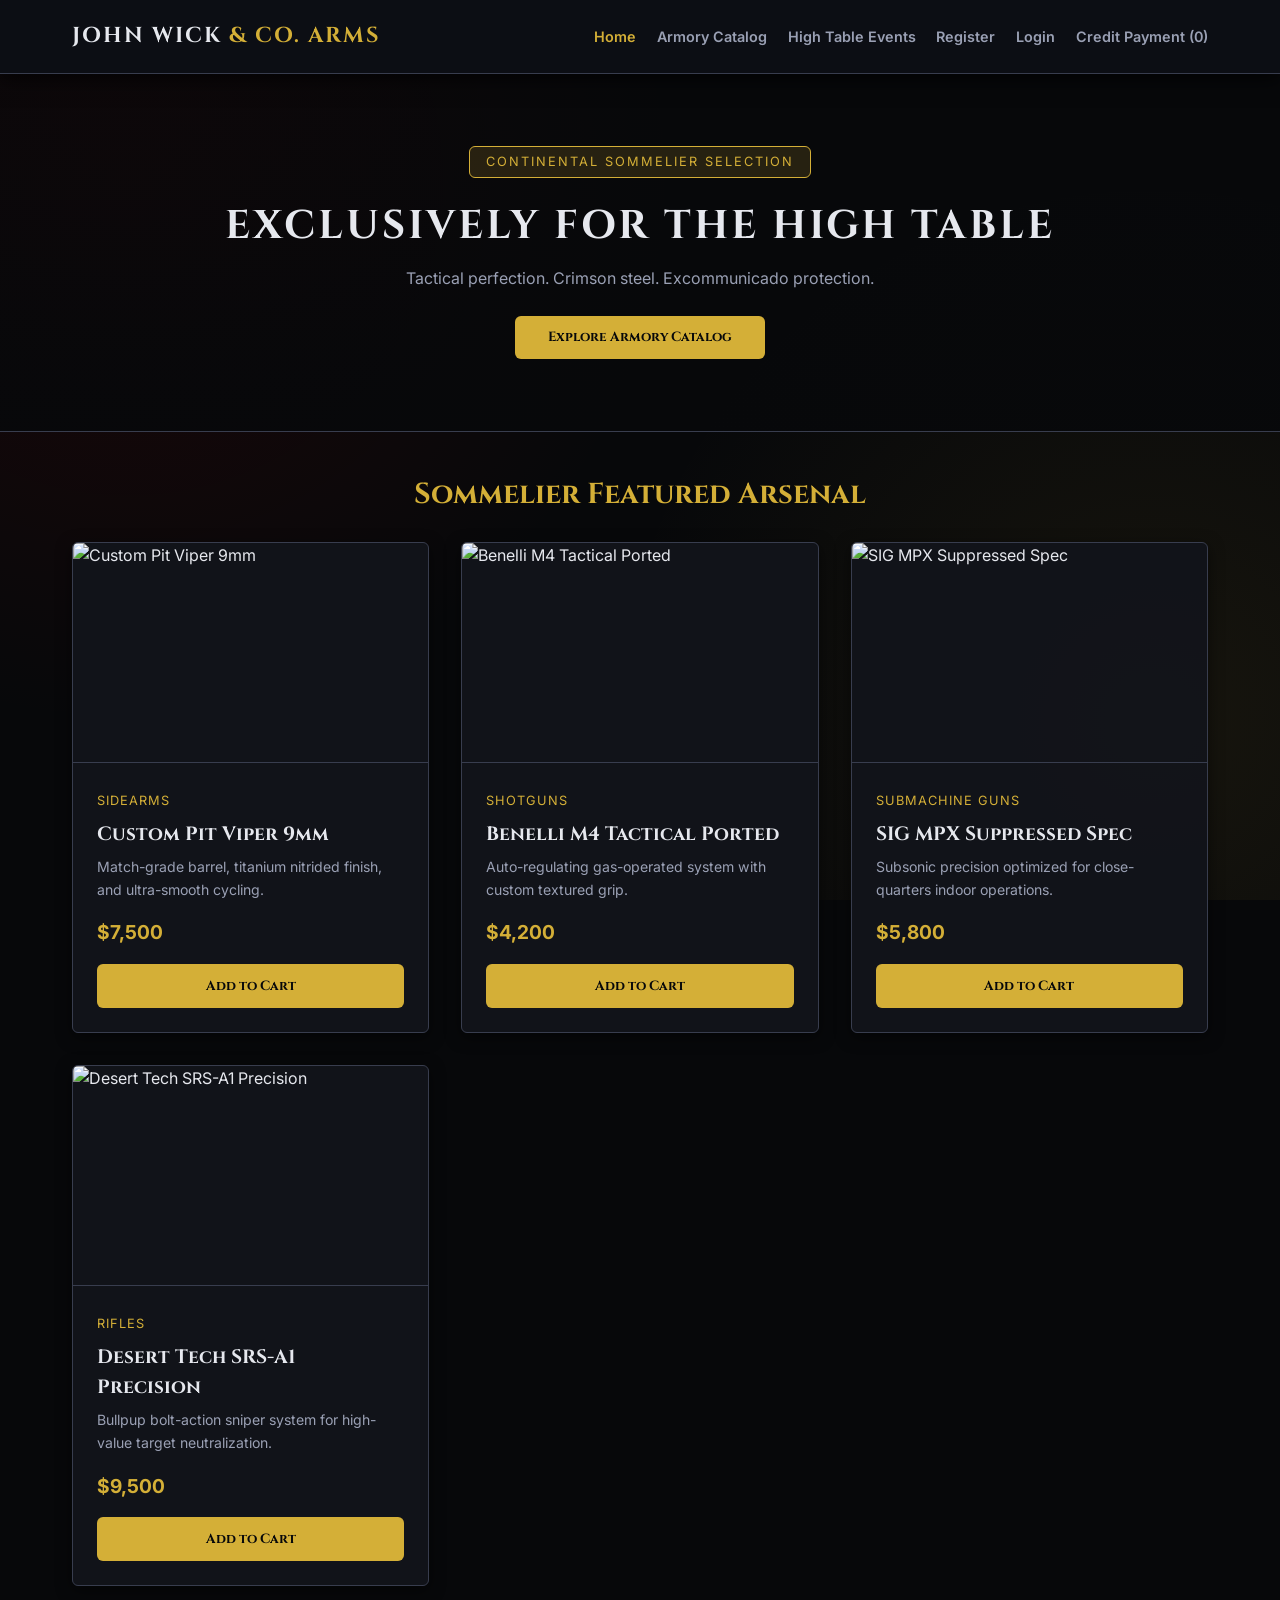
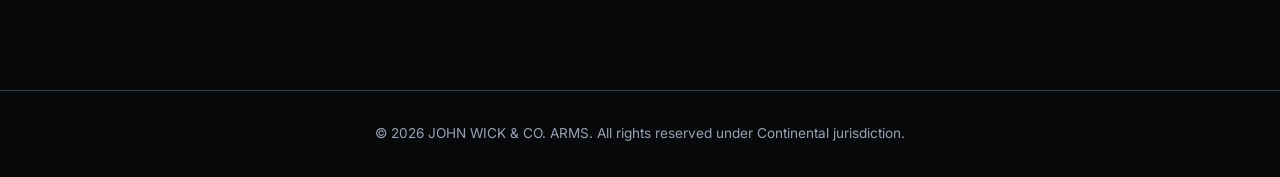
==== index.html @ d297aeec "Implement John Wick Arms weapon ordering and management system" ====
<!DOCTYPE html>
<html lang="en">
<head>
  <meta charset="UTF-8">
  <meta name="viewport" content="width=device-width, initial-scale=1.0">
  <title>JOHN WICK & CO. ARMS | High Table Armory</title>
  
  <!-- Fonts -->
  <link rel="preconnect" href="https://fonts.googleapis.com">
  <link rel="preconnect" href="https://fonts.gstatic.com" crossorigin>
  <link href="https://fonts.googleapis.com/css2?family=Cinzel:wght@500;700;900&family=Inter:wght@300;400;600&display=swap" rel="stylesheet">
  
  <!-- Custom Stylesheet -->
  <link rel="stylesheet" href="css/styles.css">
</head>
<body>

  <!-- Navigation Bar -->
  <header class="navbar">
    <div class="nav-container">
      <div class="brand-logo" onclick="navigateTo('home')">JOHN WICK <span>& CO. ARMS</span></div>
      <nav class="nav-links">
        <a class="nav-item active" data-page="home" onclick="navigateTo('home')">Home</a>
        <a class="nav-item" data-page="catalog" onclick="navigateTo('catalog')">Armory Catalog</a>
        <a class="nav-item" data-page="events" onclick="navigateTo('events')">High Table Events</a>
        <a class="nav-item" data-page="register" id="nav-register" onclick="navigateTo('register')">Register</a>
        <a class="nav-item" data-page="login" id="nav-login" onclick="navigateTo('login')">Login</a>
        <a class="nav-item" data-page="profile" id="nav-profile" onclick="navigateTo('profile')" style="display:none;">Profile</a>
        <a class="nav-item" data-page="payment" onclick="navigateTo('payment')">Credit Payment (<span id="cart-count">0</span>)</a>
      </nav>
    </div>
  </header>

  <main id="app-root">

    <!-- 1. HOME PAGE VIEW -->
    <section id="page-home" class="page-section active">
      <div class="hero-banner home-hero">
        <span class="badge">Continental Sommelier Selection</span>
        <h1 class="hero-title">EXCLUSIVELY FOR THE HIGH TABLE</h1>
        <p class="hero-subtitle">Tactical perfection. Crimson steel. Excommunicado protection.</p>
        <button class="btn-primary" style="max-width: 250px; margin-top: 1.5rem;" onclick="navigateTo('catalog')">Explore Armory Catalog</button>
      </div>

      <div class="catalog-container">
        <h2 class="section-title" style="margin-bottom: 1.5rem;">Sommelier Featured Arsenal</h2>
        <div class="product-grid" id="home-featured-grid"></div>
      </div>
    </section>

    <!-- 2. ARMORY CATALOG PAGE VIEW -->
    <section id="page-catalog" class="page-section">
      <div class="hero-banner catalog-hero">
        <span class="badge">Tactical Inventory</span>
        <h1 class="hero-title">ARMORY CATALOG</h1>
        <p class="hero-subtitle">Match-grade sidearms, tactical shotguns & sniper platforms.</p>
      </div>

      <div class="catalog-container">
        <div class="filter-bar">
          <button class="filter-btn active" onclick="filterCatalog('all')">All Items</button>
          <button class="filter-btn" onclick="filterCatalog('Sidearms')">Sidearms</button>
          <button class="filter-btn" onclick="filterCatalog('Shotguns')">Shotguns</button>
          <button class="filter-btn" onclick="filterCatalog('Submachine Guns')">Submachine Guns</button>
          <button class="filter-btn" onclick="filterCatalog('Rifles')">Rifles</button>
        </div>

        <div class="product-grid" id="full-catalog-grid"></div>
      </div>
    </section>

    <!-- 3. HIGH TABLE EVENTS PAGE VIEW (6 EVENTS) -->
    <section id="page-events" class="page-section">
      <div class="hero-banner events-hero">
        <span class="badge">Exclusive Allocations</span>
        <h1 class="hero-title">HIGH TABLE EVENTS</h1>
        <p class="hero-subtitle">Reserve exclusive Continental briefings, weapon unveilings, and training.</p>
      </div>

      <div class="catalog-container">
        <div class="product-grid" id="events-grid"></div>
      </div>
    </section>

    <!-- 4. REGISTER PAGE VIEW -->
    <section id="page-register" class="page-section">
      <div class="hero-banner register-hero">
        <span class="badge">Continental Credentialing</span>
        <h1 class="hero-title">OPERATIVE REGISTRATION</h1>
      </div>

      <div class="form-container">
        <h2 class="section-title">New Credentials</h2>
        <p class="section-subtitle">Create your High Table clearance profile.</p>
        
        <form id="register-form" onsubmit="handleRegister(event)" novalidate>
          <div class="form-group">
            <label for="reg-name">Full Operative Name *</label>
            <input type="text" id="reg-name" placeholder="John Wick">
            <span class="error-msg" id="err-reg-name"></span>
          </div>

          <div class="form-group">
            <label for="reg-email">Secure Email Address *</label>
            <input type="email" id="reg-email" placeholder="wick@continental.com">
            <span class="error-msg" id="err-reg-email"></span>
          </div>

          <div class="form-group">
            <label for="reg-password">Security Password *</label>
            <input type="password" id="reg-password" placeholder="At least 6 characters">
            <span class="error-msg" id="err-reg-password"></span>
          </div>

          <button type="submit" class="btn-primary">Register Account</button>
        </form>
      </div>
    </section>

    <!-- 5. LOGIN PAGE VIEW -->
    <section id="page-login" class="page-section">
      <div class="hero-banner login-hero">
        <span class="badge">Clearance Check</span>
        <h1 class="hero-title">OPERATIVE AUTHENTICATION</h1>
      </div>

      <div class="form-container">
        <h2 class="section-title">Operative Login</h2>
        <p class="section-subtitle">Authenticate your Continental session.</p>

        <form id="login-form" onsubmit="handleLogin(event)" novalidate>
          <div class="form-group">
            <label for="login-email">Email Address *</label>
            <input type="email" id="login-email" placeholder="wick@continental.com">
            <span class="error-msg" id="err-login-email"></span>
          </div>

          <div class="form-group">
            <label for="login-password">Password *</label>
            <input type="password" id="login-password" placeholder="••••••••">
            <span class="error-msg" id="err-login-password"></span>
          </div>

          <button type="submit" class="btn-primary">Authenticate Operative</button>
        </form>
      </div>
    </section>

    <!-- 6. USER PROFILE PAGE VIEW -->
    <section id="page-profile" class="page-section">
      <div class="hero-banner profile-hero">
        <span class="badge">Status: Active</span>
        <h1 class="hero-title">OPERATIVE DOSSIER</h1>
      </div>

      <div class="form-container" style="max-width:650px;">
        <h2 class="section-title">Continental Profile</h2>
        <p class="section-subtitle">Authenticated Clearance Level & Reserved Events</p>

        <div class="profile-card">
          <div class="profile-row">
            <span class="profile-label">Operative Clearance:</span>
            <span class="profile-val" style="color: var(--success-green);">High Table Approved</span>
          </div>
          <div class="profile-row">
            <span class="profile-label">Operative Name:</span>
            <span class="profile-val" id="profile-display-name">--</span>
          </div>
          <div class="profile-row">
            <span class="profile-label">Email Address:</span>
            <span class="profile-val" id="profile-display-email">--</span>
          </div>
          <div class="profile-row">
            <span class="profile-label">Registered Events:</span>
            <span class="profile-val" id="profile-display-events">None</span>
          </div>
          <div class="profile-row">
            <span class="profile-label">Ledger Balance:</span>
            <span class="profile-val">🪙 250 Gold Coins</span>
          </div>
        </div>

        <button class="btn-secondary" onclick="handleLogout()">Logout Operative Session</button>
      </div>
    </section>

    <!-- 7. CREDIT CARD PAYMENT & CART PAGE VIEW -->
    <section id="page-payment" class="page-section">
      <div class="hero-banner payment-hero">
        <span class="badge">Encrypted Checkout</span>
        <h1 class="hero-title">REQUISITION & PAYMENT</h1>
      </div>

      <div class="payment-layout-container">
        <!-- Requisition Cart Summary -->
        <div class="cart-container">
          <h2 class="section-title" style="text-align: left;">Requisition Cart</h2>
          <div id="cart-items-list" class="cart-items-list"></div>
          <div class="cart-summary">
            <span>Total Ledger Amount:</span>
            <span id="cart-total-price" class="cart-total-price">$0</span>
          </div>
        </div>

        <!-- Payment Form -->
        <div class="form-container" style="margin: 0; max-width: 100%;">
          <h2 class="section-title">Credit Card Payment</h2>
          <p class="section-subtitle">Encrypted transaction for High Table requisitions.</p>

          <form id="payment-form" onsubmit="handlePayment(event)" novalidate>
            <div class="form-group">
              <label for="card-name">Cardholder Full Name *</label>
              <input type="text" id="card-name" placeholder="John Wick">
              <span class="error-msg" id="err-card-name"></span>
            </div>

            <div class="form-group">
              <label for="card-number">Credit Card Number *</label>
              <input type="text" id="card-number" placeholder="4532 1122 3344 5566" maxlength="19">
              <span class="error-msg" id="err-card-number"></span>
            </div>

            <div class="row-2">
              <div class="form-group">
                <label for="card-exp">Expiry (MM/YY) *</label>
                <input type="text" id="card-exp" placeholder="12/28" maxlength="5">
                <span class="error-msg" id="err-card-exp"></span>
              </div>
              <div class="form-group">
                <label for="card-cvv">CVV *</label>
                <input type="password" id="card-cvv" placeholder="880" maxlength="4">
                <span class="error-msg" id="err-card-cvv"></span>
              </div>
            </div>

            <button type="submit" class="btn-primary">Process Credit Card Requisition</button>
          </form>
        </div>
      </div>
    </section>

    <!-- SUCCESS CONFIRMATION SECTION -->
    <section id="page-success" class="page-section">
      <div class="status-card">
        <h2 style="color: var(--accent-gold); font-size: 2rem;">Requisition Approved</h2>
        <p style="margin: 1rem 0; color: var(--text-muted);">Payment authorized. Your tactical hardware allocation has been dished out by the Sommelier.</p>
        <button class="btn-secondary" onclick="navigateTo('home')">Return to Home</button>
      </div>
    </section>

  </main>

  <footer class="footer">
    <p>&copy; 2026 JOHN WICK & CO. ARMS. All rights reserved under Continental jurisdiction.</p>
  </footer>

  <!-- Scripts -->
  <script src="js/catalog-data.js"></script>
  <script src="js/validation.js"></script>
  <script src="js/app.js"></script>
</body>
</html>
---- css/styles.css ----
:root {
  --bg-dark: #07080a;
  --bg-card: rgba(18, 20, 27, 0.92);
  --gunmetal-light: #252834;
  --gunmetal-border: #383d4e;
  --accent-gold: #d4af37;
  --accent-gold-hover: #f3e5ab;
  --blood-red: #8b0000;
  --blood-red-hover: #b22222;
  --text-main: #e6e8ee;
  --text-muted: #9aa0b4;
  --error-red: #ff4d4d;
  --success-green: #2ecc71;
  --radius: 6px;
}

* { 
  box-sizing: border-box; 
  margin: 0; 
  padding: 0; 
}

body {
  font-family: 'Inter', sans-serif;
  background-color: var(--bg-dark);
  color: var(--text-main);
  line-height: 1.6;
  background-image: 
    radial-gradient(circle at 10% 20%, rgba(139, 0, 0, 0.15) 0%, transparent 40%),
    radial-gradient(circle at 90% 80%, rgba(212, 175, 55, 0.08) 0%, transparent 40%);
  background-attachment: fixed;
}

h1, h2, h3, .brand-logo { 
  font-family: 'Cinzel', serif; 
}

/* Navigation Bar */
.navbar {
  background-color: #0c0e14;
  border-bottom: 1px solid var(--gunmetal-border);
  position: sticky;
  top: 0;
  z-index: 100;
  box-shadow: 0 4px 20px rgba(0,0,0,0.8);
}

.nav-container {
  max-width: 1200px;
  margin: 0 auto;
  padding: 1.2rem 2rem;
  display: flex;
  justify-content: space-between;
  align-items: center;
}

.brand-logo {
  font-size: 1.35rem;
  font-weight: 700;
  color: var(--text-main);
  letter-spacing: 2px;
  cursor: pointer;
}

.brand-logo span { 
  color: var(--accent-gold); 
}

.nav-links { 
  display: flex; 
  gap: 1.3rem; 
}

.nav-item {
  color: var(--text-muted);
  text-decoration: none;
  font-weight: 600;
  font-size: 0.9rem;
  transition: color 0.3s;
  cursor: pointer;
}

.nav-item:hover, .nav-item.active { 
  color: var(--accent-gold); 
}

/* Page Views */
.page-section { 
  display: none; 
  padding-bottom: 4rem; 
}

.page-section.active { 
  display: block; 
}

/* Unique Page 3D/Blood/Gold Hero Themes */
.hero-banner {
  border-bottom: 1px solid var(--gunmetal-border);
  padding: 4.5rem 2rem;
  text-align: center;
  background-size: cover;
  background-position: center;
  position: relative;
}

.hero-banner::before {
  content: '';
  position: absolute;
  top: 0; left: 0; right: 0; bottom: 0;
  background: linear-gradient(180deg, rgba(7,8,10,0.65) 0%, rgba(7,8,10,0.95) 100%);
}

.hero-banner > * {
  position: relative;
  z-index: 2;
}

/* Page Specific Hero Backgrounds */
.home-hero {
  background-image: url('https://images.stockcake.com/public/2/e/4/2e4919a9-1519-444b-84e7-4d67c789f123/neo-noir-assault-rifle-stockcake.jpg');
}

.catalog-hero {
  background-image: url('https://img.magnific.com/premium-psd/shotgun-profile-view-overlay-black-background_886588-2563.jpg?semt=ais_hybrid&w=740&q=80');
}

.events-hero {
  background-image: url('https://png.pngtree.com/png-clipart/20250427/original/pngtree-golden-rifle-bullets-in-3d-with-tactical-aesthetic-png-image_20853094.png');
}

.register-hero, .login-hero {
  background-image: url('https://images.stockcake.com/public/1/6/8/1680fe30-65bf-4e5a-927e-a0bff144e54f/golden-coins-stacked-stockcake.jpg');
}

.profile-hero {
  background-image: url('https://images.stockcake.com/public/2/e/4/2e4919a9-1519-444b-84e7-4d67c789f123/neo-noir-assault-rifle-stockcake.jpg');
}

.payment-hero {
  background-image: url('https://png.pngtree.com/png-clipart/20250427/original/pngtree-golden-rifle-bullets-in-3d-with-tactical-aesthetic-png-image_20853094.png');
}

.badge {
  display: inline-block;
  background: rgba(212, 175, 55, 0.15);
  color: var(--accent-gold);
  border: 1px solid var(--accent-gold);
  padding: 0.3rem 1rem;
  font-size: 0.8rem;
  letter-spacing: 2px;
  text-transform: uppercase;
  margin-bottom: 1rem;
  border-radius: var(--radius);
}

.hero-title { 
  font-size: 2.5rem; 
  letter-spacing: 3px; 
  margin-bottom: 0.5rem; 
}

.hero-subtitle { 
  color: var(--text-muted); 
  font-size: 1rem; 
}

/* Grids & Cards */
.catalog-container { 
  max-width: 1200px; 
  margin: 2.5rem auto; 
  padding: 0 2rem; 
}

.filter-bar { 
  display: flex; 
  gap: 1rem; 
  margin-bottom: 2rem; 
  flex-wrap: wrap; 
}

.filter-btn {
  background: var(--bg-card);
  color: var(--text-muted);
  border: 1px solid var(--gunmetal-border);
  padding: 0.5rem 1.2rem;
  border-radius: var(--radius);
  cursor: pointer;
  font-family: 'Cinzel', serif;
  transition: all 0.3s;
}

.filter-btn:hover, .filter-btn.active {
  background: var(--accent-gold);
  color: var(--bg-dark);
  border-color: var(--accent-gold);
}

.product-grid {
  display: grid;
  grid-template-columns: repeat(auto-fill, minmax(320px, 1fr));
  gap: 2rem;
}

.product-card {
  background: var(--bg-card);
  border: 1px solid var(--gunmetal-border);
  border-radius: var(--radius);
  overflow: hidden;
  display: flex;
  flex-direction: column;
  justify-content: space-between;
  transition: transform 0.3s, border-color 0.3s, box-shadow 0.3s;
  box-shadow: 0 4px 15px rgba(0,0,0,0.5);
}

.product-card:hover {
  transform: translateY(-4px);
  border-color: var(--accent-gold);
  box-shadow: 0 6px 20px rgba(212, 175, 55, 0.2);
}

.product-img {
  width: 100%;
  height: 220px;
  object-fit: cover;
  border-bottom: 1px solid var(--gunmetal-border);
}

.product-info { 
  padding: 1.5rem; 
  flex-grow: 1; 
  display: flex; 
  flex-direction: column; 
  justify-content: space-between; 
}

.product-tag { 
  color: var(--accent-gold); 
  font-size: 0.8rem; 
  text-transform: uppercase; 
  letter-spacing: 1px; 
}

.product-name { 
  font-size: 1.2rem; 
  margin: 0.4rem 0; 
}

.product-desc { 
  color: var(--text-muted); 
  font-size: 0.88rem; 
  margin-bottom: 1rem; 
}

.product-price { 
  font-size: 1.2rem; 
  font-weight: 700; 
  color: var(--accent-gold); 
  margin-bottom: 1rem; 
}

/* Button Variants */
.btn-primary, .btn-danger, .btn-secondary {
  width: 100%;
  padding: 0.8rem;
  background: var(--accent-gold);
  color: var(--bg-dark);
  border: none;
  border-radius: var(--radius);
  font-weight: 700;
  font-family: 'Cinzel', serif;
  cursor: pointer;
  transition: background 0.3s;
}

.btn-primary:hover { 
  background: var(--accent-gold-hover); 
}

.btn-danger {
  background: var(--blood-red);
  color: #fff;
}

.btn-danger:hover {
  background: var(--blood-red-hover);
}

.btn-secondary {
  background: transparent;
  color: var(--text-main);
  border: 1px solid var(--gunmetal-border);
}

.btn-secondary:hover { 
  border-color: var(--accent-gold); 
  color: var(--accent-gold); 
}

/* Form Styles */
.form-container {
  max-width: 550px;
  margin: 3rem auto;
  background: var(--bg-card);
  padding: 2.5rem;
  border-radius: var(--radius);
  border: 1px solid var(--gunmetal-border);
  box-shadow: 0 10px 30px rgba(0,0,0,0.8);
}

.section-title { 
  font-size: 1.8rem; 
  margin-bottom: 0.4rem; 
  color: var(--accent-gold); 
  text-align: center; 
}

.section-subtitle { 
  color: var(--text-muted); 
  margin-bottom: 1.8rem; 
  font-size: 0.9rem; 
  text-align: center; 
}

.form-group { 
  margin-bottom: 1.2rem; 
}

.form-group label { 
  display: block; 
  margin-bottom: 0.4rem; 
  font-size: 0.85rem; 
  color: var(--text-main); 
}

.form-group input {
  width: 100%;
  padding: 0.8rem;
  background: var(--bg-dark);
  border: 1px solid var(--gunmetal-border);
  border-radius: var(--radius);
  color: var(--text-main);
  font-family: 'Inter', sans-serif;
}

.form-group input:focus {
  outline: none;
  border-color: var(--accent-gold);
}

.error-msg { 
  color: var(--error-red); 
  font-size: 0.8rem; 
  display: block; 
  margin-top: 0.3rem; 
}

.row-2 { 
  display: grid; 
  grid-template-columns: 1fr 1fr; 
  gap: 1rem; 
}

/* Payment Layout & Cart Summary */
.payment-layout-container {
  max-width: 1100px;
  margin: 2.5rem auto;
  padding: 0 2rem;
  display: grid;
  grid-template-columns: 1fr 1fr;
  gap: 2rem;
}

.cart-container {
  background: var(--bg-card);
  padding: 2rem;
  border-radius: var(--radius);
  border: 1px solid var(--gunmetal-border);
  display: flex;
  flex-direction: column;
  justify-content: space-between;
}

.cart-items-list {
  margin: 1.5rem 0;
  max-height: 350px;
  overflow-y: auto;
}

.cart-item-row {
  display: flex;
  justify-content: space-between;
  align-items: center;
  padding: 0.8rem 0;
  border-bottom: 1px solid var(--gunmetal-border);
}

.cart-summary {
  display: flex;
  justify-content: space-between;
  font-size: 1.2rem;
  font-weight: 700;
  color: var(--accent-gold);
  border-top: 1px solid var(--gunmetal-border);
  padding-top: 1rem;
}

/* Profile Details */
.profile-card {
  background: var(--bg-card);
  border: 1px solid var(--gunmetal-border);
  padding: 2rem;
  border-radius: var(--radius);
  margin-bottom: 1.5rem;
}

.profile-row { 
  display: flex; 
  justify-content: space-between; 
  border-bottom: 1px solid var(--gunmetal-border); 
  padding: 0.8rem 0; 
}

.profile-label { 
  color: var(--text-muted); 
}

.profile-val { 
  font-weight: 600; 
  color: var(--accent-gold); 
}

/* Confirmation Card */
.status-card {
  max-width: 500px;
  margin: 4rem auto;
  text-align: center;
  background: var(--bg-card);
  padding: 3rem;
  border-radius: var(--radius);
  border: 1px solid var(--accent-gold);
}

/* Form Select & Textarea */
.form-group select,
.form-group textarea {
  width: 100%;
  padding: 0.8rem;
  background: var(--bg-dark);
  border: 1px solid var(--gunmetal-border);
  border-radius: var(--radius);
  color: var(--text-main);
  font-family: 'Inter', sans-serif;
}

.form-group select:focus,
.form-group textarea:focus {
  outline: none;
  border-color: var(--accent-gold);
}

/* Cart total price */
.cart-total-price {
  color: var(--accent-gold);
  font-weight: 700;
}

/* Responsive */
@media (max-width: 768px) {
  .nav-container { flex-direction: column; gap: 1rem; }
  .nav-links { flex-wrap: wrap; justify-content: center; }
  .payment-layout-container { grid-template-columns: 1fr; }
  .product-grid { grid-template-columns: 1fr; }
  .row-2 { grid-template-columns: 1fr; }
}

.footer { 
  text-align: center; 
  padding: 2rem; 
  border-top: 1px solid var(--gunmetal-border); 
  color: var(--text-muted); 
  font-size: 0.85rem; 
}
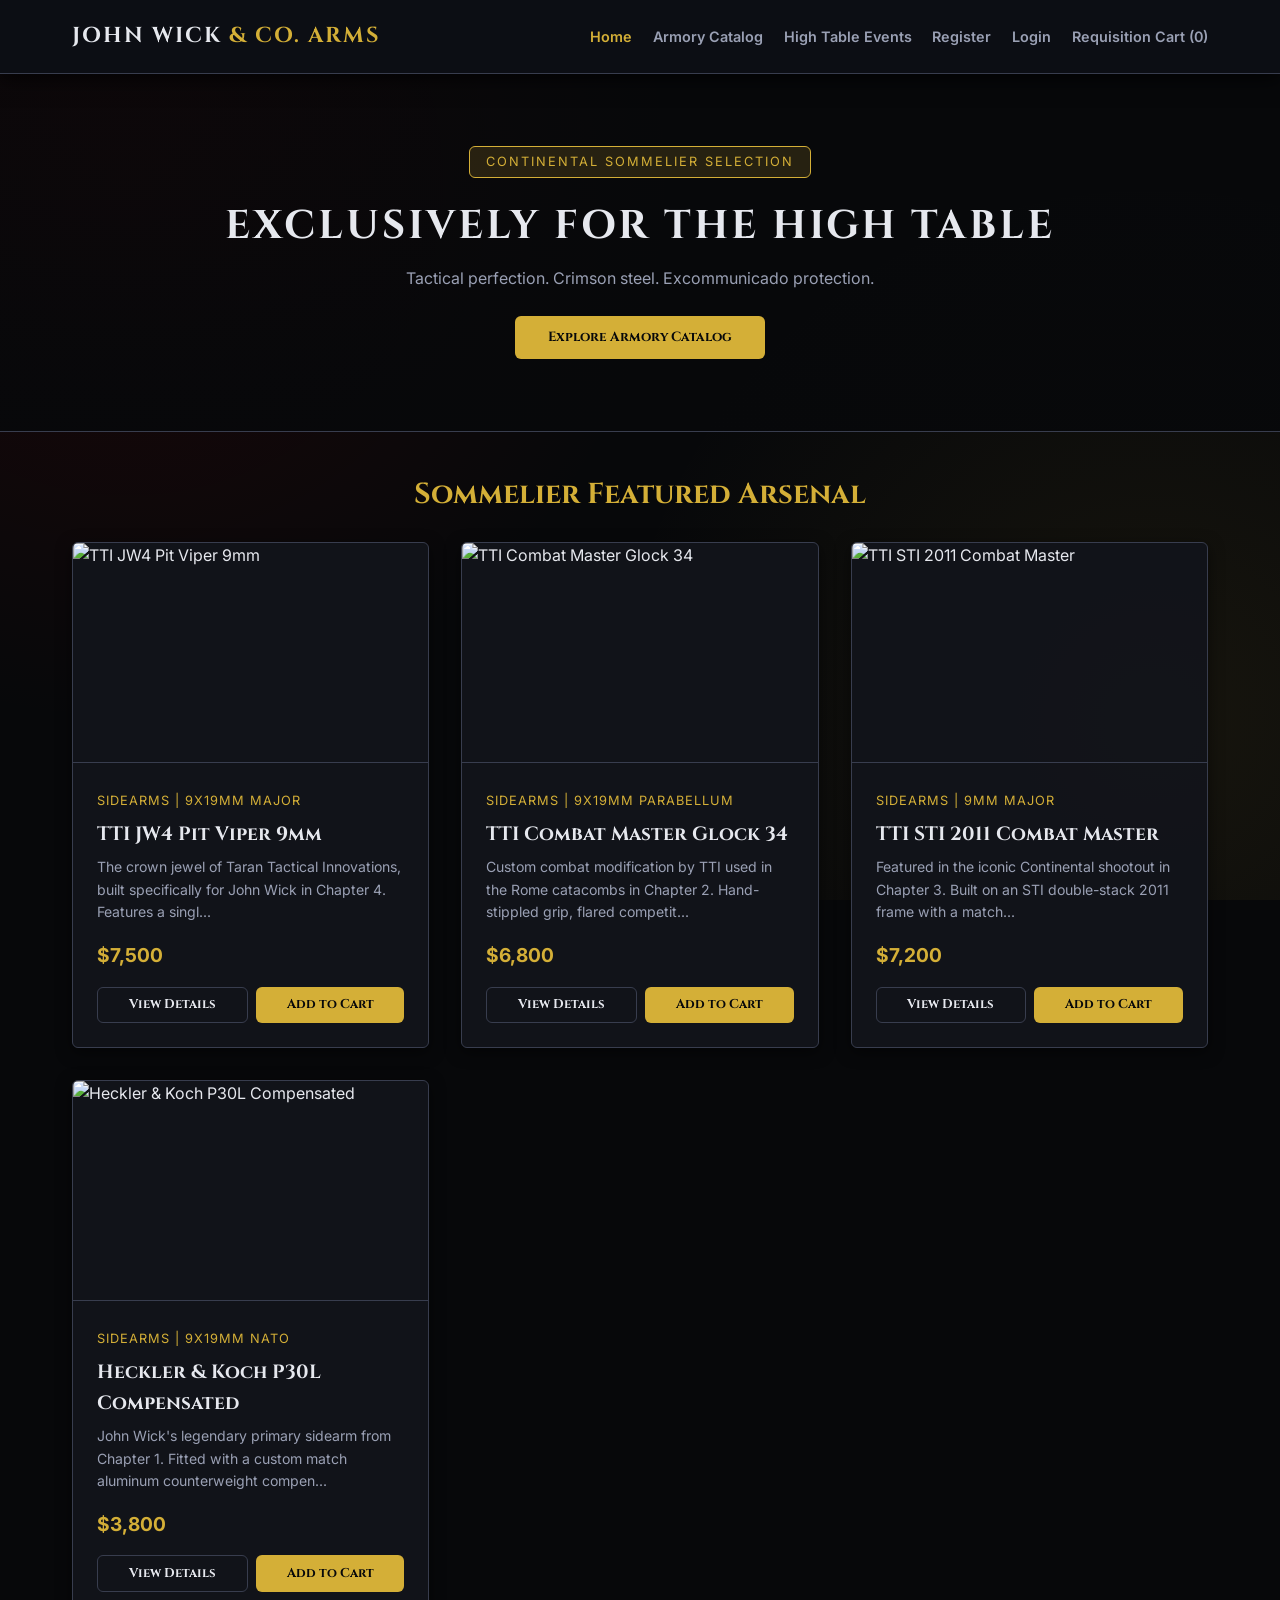
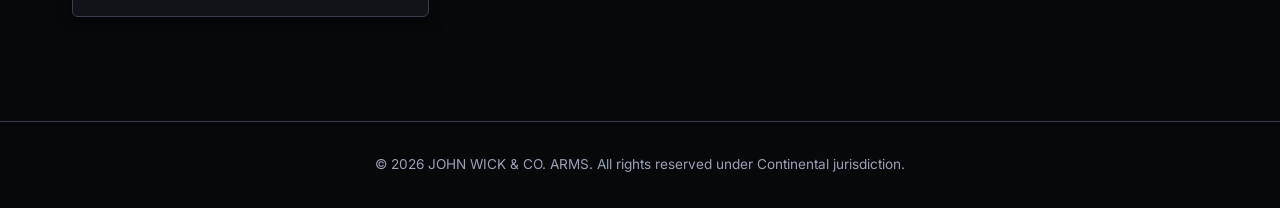
==== commit 2976c992: "Add 18 authentic weapons, weapon detail view, expanded registration, test user buttons, multiple pro" ====
--- a/index.html
+++ b/index.html
@@ -3,7 +3,7 @@
 <head>
   <meta charset="UTF-8">
   <meta name="viewport" content="width=device-width, initial-scale=1.0">
-  <title>JOHN WICK & CO. ARMS | High Table Armory</title>
+  <title>JOHN WICK &amp; CO. ARMS | High Table Armory</title>
   
   <!-- Fonts -->
   <link rel="preconnect" href="https://fonts.googleapis.com">
@@ -18,7 +18,7 @@
   <!-- Navigation Bar -->
   <header class="navbar">
     <div class="nav-container">
-      <div class="brand-logo" onclick="navigateTo('home')">JOHN WICK <span>& CO. ARMS</span></div>
+      <div class="brand-logo" onclick="navigateTo('home')" style="cursor:pointer;">JOHN WICK <span>&amp; CO. ARMS</span></div>
       <nav class="nav-links">
         <a class="nav-item active" data-page="home" onclick="navigateTo('home')">Home</a>
         <a class="nav-item" data-page="catalog" onclick="navigateTo('catalog')">Armory Catalog</a>
@@ -26,7 +26,7 @@
         <a class="nav-item" data-page="register" id="nav-register" onclick="navigateTo('register')">Register</a>
         <a class="nav-item" data-page="login" id="nav-login" onclick="navigateTo('login')">Login</a>
         <a class="nav-item" data-page="profile" id="nav-profile" onclick="navigateTo('profile')" style="display:none;">Profile</a>
-        <a class="nav-item" data-page="payment" onclick="navigateTo('payment')">Credit Payment (<span id="cart-count">0</span>)</a>
+        <a class="nav-item" data-page="payment" onclick="navigateTo('payment')">Requisition Cart (<span id="cart-count">0</span>)</a>
       </nav>
     </div>
   </header>
@@ -53,23 +53,108 @@
       <div class="hero-banner catalog-hero">
         <span class="badge">Tactical Inventory</span>
         <h1 class="hero-title">ARMORY CATALOG</h1>
-        <p class="hero-subtitle">Match-grade sidearms, tactical shotguns & sniper platforms.</p>
+        <p class="hero-subtitle">Match-grade sidearms, tactical shotguns &amp; sniper platforms.</p>
       </div>
 
       <div class="catalog-container">
         <div class="filter-bar">
-          <button class="filter-btn active" onclick="filterCatalog('all')">All Items</button>
-          <button class="filter-btn" onclick="filterCatalog('Sidearms')">Sidearms</button>
-          <button class="filter-btn" onclick="filterCatalog('Shotguns')">Shotguns</button>
-          <button class="filter-btn" onclick="filterCatalog('Submachine Guns')">Submachine Guns</button>
-          <button class="filter-btn" onclick="filterCatalog('Rifles')">Rifles</button>
+          <button class="filter-btn active" id="filter-all" onclick="filterCatalog('all')">All Items</button>
+          <button class="filter-btn" id="filter-sidearms" onclick="filterCatalog('Sidearms')">Sidearms</button>
+          <button class="filter-btn" id="filter-shotguns" onclick="filterCatalog('Shotguns')">Shotguns</button>
+          <button class="filter-btn" id="filter-smg" onclick="filterCatalog('Submachine Guns')">Submachine Guns</button>
+          <button class="filter-btn" id="filter-rifles" onclick="filterCatalog('Rifles')">Rifles</button>
         </div>
 
         <div class="product-grid" id="full-catalog-grid"></div>
       </div>
     </section>
 
-    <!-- 3. HIGH TABLE EVENTS PAGE VIEW (6 EVENTS) -->
+    <!-- 3. WEAPON SPECIFICATION & DETAIL VIEW (DEDICATED PAGE) -->
+    <section id="page-weapon-detail" class="page-section">
+      <div class="hero-banner catalog-hero">
+        <span class="badge" id="detail-category-badge">TACTICAL SPECIFICATION</span>
+        <h1 class="hero-title" id="detail-title">WEAPON SPECIFICATIONS</h1>
+        <p class="hero-subtitle" id="detail-subtitle">Continental Sommelier In-Depth Ballistic Evaluation</p>
+      </div>
+
+      <div class="catalog-container">
+        <div class="weapon-detail-container">
+          <!-- Weapon Visual Box -->
+          <div class="weapon-detail-img-box">
+            <img id="detail-img" src="" alt="Weapon View">
+          </div>
+
+          <!-- Specs & Procurement -->
+          <div>
+            <div style="display:flex; justify-content:space-between; align-items:center;">
+              <span class="product-tag" id="detail-tag">Sidearms</span>
+              <span style="color:var(--success-green); font-weight:600; font-size:0.85rem;" id="detail-status">&#10003; High Table Allocation Available</span>
+            </div>
+            
+            <h2 id="detail-name" style="color:var(--accent-gold); margin:0.8rem 0 0.4rem; font-size:1.8rem;">Weapon Name</h2>
+            <div class="product-price" id="detail-price" style="font-size:1.6rem; margin-bottom:1rem;">$0.00</div>
+            
+            <p id="detail-desc" style="color:var(--text-muted); line-height:1.6; margin-bottom:1.5rem;">
+              Weapon description and ballistics profile.
+            </p>
+
+            <!-- Technical Specifications Grid -->
+            <h3 style="font-size:1rem; color:var(--text-main); text-transform:uppercase; letter-spacing:1px; margin-bottom:0.5rem;">Technical Specifications</h3>
+            <div class="specs-grid">
+              <div class="spec-item">
+                <span class="spec-label">Caliber</span>
+                <span class="spec-val" id="spec-caliber">--</span>
+              </div>
+              <div class="spec-item">
+                <span class="spec-label">Magazine Capacity</span>
+                <span class="spec-val" id="spec-capacity">--</span>
+              </div>
+              <div class="spec-item">
+                <span class="spec-label">Barrel Length</span>
+                <span class="spec-val" id="spec-barrel">--</span>
+              </div>
+              <div class="spec-item">
+                <span class="spec-label">Effective Range</span>
+                <span class="spec-val" id="spec-range">--</span>
+              </div>
+              <div class="spec-item">
+                <span class="spec-label">Operating Action</span>
+                <span class="spec-val" id="spec-action">--</span>
+              </div>
+              <div class="spec-item">
+                <span class="spec-label">Target Optics</span>
+                <span class="spec-val" id="spec-sights">--</span>
+              </div>
+              <div class="spec-item">
+                <span class="spec-label">Finish / Coating</span>
+                <span class="spec-val" id="spec-finish">--</span>
+              </div>
+              <div class="spec-item">
+                <span class="spec-label">Weapon Weight</span>
+                <span class="spec-val" id="spec-weight">--</span>
+              </div>
+            </div>
+
+            <!-- Procurement Form -->
+            <div style="display:flex; gap:1rem; align-items:center; margin-top:1.5rem;">
+              <div style="flex:1;">
+                <label style="font-size:0.8rem; color:var(--text-muted); display:block; margin-bottom:0.3rem;">Allocation Quantity</label>
+                <input type="number" id="detail-qty" value="1" min="1" max="10" style="width:100%; padding:0.75rem; background:var(--bg-dark); border:1px solid var(--gunmetal-border); color:var(--text-main); border-radius:var(--radius); text-align:center;">
+              </div>
+              <div style="flex:2; margin-top:1.2rem;">
+                <button class="btn-primary" id="btn-detail-add" onclick="addCurrentWeaponToCart()">Add to Requisition Cart</button>
+              </div>
+            </div>
+
+            <div style="margin-top:1.2rem;">
+              <button class="btn-secondary" style="width:auto; padding:0.5rem 1.2rem;" onclick="navigateTo('catalog')">&larr; Return to Armory Catalog</button>
+            </div>
+          </div>
+        </div>
+      </div>
+    </section>
+
+    <!-- 4. HIGH TABLE EVENTS PAGE VIEW (6 EVENTS) -->
     <section id="page-events" class="page-section">
       <div class="hero-banner events-hero">
         <span class="badge">Exclusive Allocations</span>
@@ -82,42 +167,96 @@
       </div>
     </section>
 
-    <!-- 4. REGISTER PAGE VIEW -->
+    <!-- 5. REGISTER PAGE VIEW (ENHANCED WEAPON CLEARANCE REGISTRATION) -->
     <section id="page-register" class="page-section">
       <div class="hero-banner register-hero">
         <span class="badge">Continental Credentialing</span>
         <h1 class="hero-title">OPERATIVE REGISTRATION</h1>
       </div>
 
-      <div class="form-container">
-        <h2 class="section-title">New Credentials</h2>
-        <p class="section-subtitle">Create your High Table clearance profile.</p>
+      <div class="form-container" style="max-width:680px;">
+        <h2 class="section-title">New Credentials &amp; Weapon Clearance</h2>
+        <p class="section-subtitle">Complete your high-table biometric and tactical clearance profile.</p>
         
         <form id="register-form" onsubmit="handleRegister(event)" novalidate>
+          <div class="row-2">
+            <div class="form-group">
+              <label for="reg-name">Full Operative Legal / Alias Name *</label>
+              <input type="text" id="reg-name" placeholder="John Wick (Baba Yaga)" required>
+              <span class="error-msg" id="err-reg-name"></span>
+            </div>
+            <div class="form-group">
+              <label for="reg-email">Secure Continental Email *</label>
+              <input type="email" id="reg-email" placeholder="wick@continental.com" required>
+              <span class="error-msg" id="err-reg-email"></span>
+            </div>
+          </div>
+
+          <div class="row-2">
+            <div class="form-group">
+              <label for="reg-tier">High Table Clearance Tier *</label>
+              <select id="reg-tier" style="width:100%; padding:0.8rem; background:var(--bg-dark); border:1px solid var(--gunmetal-border); color:var(--text-main); border-radius:var(--radius);">
+                <option value="Tier 1 - Standard Operative">Tier 1 &mdash; Standard Operative</option>
+                <option value="Tier 2 - Sovereign Diplomat" selected>Tier 2 &mdash; Sovereign Continental Diplomat</option>
+                <option value="Tier 3 - High Table Inner Circle">Tier 3 &mdash; High Table Inner Circle</option>
+              </select>
+            </div>
+            <div class="form-group">
+              <label for="reg-marker">Blood Oath Marker / Operative Code *</label>
+              <input type="text" id="reg-marker" placeholder="BOM-9021-WICK" value="BOM-7741-JW">
+            </div>
+          </div>
+
+          <div class="row-2">
+            <div class="form-group">
+              <label for="reg-duty">Assigned Base Continental Safehouse *</label>
+              <select id="reg-duty" style="width:100%; padding:0.8rem; background:var(--bg-dark); border:1px solid var(--gunmetal-border); color:var(--text-main); border-radius:var(--radius);">
+                <option value="New York Continental">New York Continental (Manager Winston)</option>
+                <option value="Rome Continental">Rome Continental (Manager Julius)</option>
+                <option value="Osaka Continental">Osaka Continental (Manager Shimazu)</option>
+                <option value="Casablanca Continental">Casablanca Continental (Manager Sofia)</option>
+                <option value="Berlin Underground">Berlin Underground Safehouse</option>
+              </select>
+            </div>
+            <div class="form-group">
+              <label for="reg-phone">Encrypted Comms Phone Number *</label>
+              <input type="text" id="reg-phone" placeholder="+1-555-0199" value="+1-555-0144">
+            </div>
+          </div>
+
           <div class="form-group">
-            <label for="reg-name">Full Operative Name *</label>
-            <input type="text" id="reg-name" placeholder="John Wick">
-            <span class="error-msg" id="err-reg-name"></span>
+            <label for="reg-license">Armament Procurement Clearance Key *</label>
+            <input type="text" id="reg-license" placeholder="HTC-LIC-98441-SEC" value="HTC-LIC-88421-ARMS">
           </div>
 
           <div class="form-group">
-            <label for="reg-email">Secure Email Address *</label>
-            <input type="email" id="reg-email" placeholder="wick@continental.com">
-            <span class="error-msg" id="err-reg-email"></span>
+            <label for="reg-address">Secure Delivery Safehouse Coordinates / Street Address *</label>
+            <input type="text" id="reg-address" placeholder="1 Wall Street Court, Continental Hotel NYC" value="1 Wall Street Court, Continental Safehouse Suite 812">
           </div>
 
           <div class="form-group">
-            <label for="reg-password">Security Password *</label>
-            <input type="password" id="reg-password" placeholder="At least 6 characters">
-            <span class="error-msg" id="err-reg-password"></span>
-          </div>
-
-          <button type="submit" class="btn-primary">Register Account</button>
+            <label for="reg-pass">Security Clearance Password * (min 6 characters)</label>
+            <input type="password" id="reg-pass" placeholder="••••••••••••" required>
+            <span class="error-msg" id="err-reg-pass"></span>
+          </div>
+
+          <div class="form-group" style="display:flex; align-items:center; gap:0.6rem; margin:1rem 0;">
+            <input type="checkbox" id="reg-rules" checked required style="accent-color:var(--accent-gold); width:18px; height:18px;">
+            <label for="reg-rules" style="font-size:0.85rem; color:var(--text-muted);">
+              I swear allegiance to Continental rules. No business shall be conducted on Continental grounds.
+            </label>
+          </div>
+
+          <button type="submit" class="btn-primary">Register Continental Clearance</button>
         </form>
-      </div>
-    </section>
-
-    <!-- 5. LOGIN PAGE VIEW -->
+
+        <p style="text-align:center; margin-top:1.2rem; color:var(--text-muted);">
+          Already authenticated? <a href="javascript:void(0)" onclick="navigateTo('login')" style="color:var(--accent-gold);">Access Operative Login</a>
+        </p>
+      </div>
+    </section>
+
+    <!-- 6. LOGIN PAGE VIEW (WITH 1-CLICK TEST OPERATIVE BUTTONS) -->
     <section id="page-login" class="page-section">
       <div class="hero-banner login-hero">
         <span class="badge">Clearance Check</span>
@@ -125,6 +264,22 @@
       </div>
 
       <div class="form-container">
+        <!-- Quick Test User Credentials Box -->
+        <div class="test-user-box">
+          <h4>&#9873; DEMO TEST CREDENTIALS (1-CLICK FILL)</h4>
+          <p style="font-size:0.82rem; color:var(--text-muted); line-height:1.4;">
+            Click below to instantly auto-fill credentials for quick academic demonstration:
+          </p>
+          <div class="test-btn-group">
+            <button type="button" class="btn-test" onclick="fillTestUser('wick')">
+              &#128100; Test Operative (John Wick)
+            </button>
+            <button type="button" class="btn-test" onclick="fillTestUser('admin')">
+              &#128737; Armory Admin (Continental)
+            </button>
+          </div>
+        </div>
+
         <h2 class="section-title">Operative Login</h2>
         <p class="section-subtitle">Authenticate your Continental session.</p>
 
@@ -136,17 +291,21 @@
           </div>
 
           <div class="form-group">
-            <label for="login-password">Password *</label>
-            <input type="password" id="login-password" placeholder="••••••••">
-            <span class="error-msg" id="err-login-password"></span>
+            <label for="login-pass">Password *</label>
+            <input type="password" id="login-pass" placeholder="••••••••••••">
+            <span class="error-msg" id="err-login-pass"></span>
           </div>
 
           <button type="submit" class="btn-primary">Authenticate Operative</button>
         </form>
-      </div>
-    </section>
-
-    <!-- 6. USER PROFILE PAGE VIEW -->
+
+        <p style="text-align:center; margin-top:1.2rem; color:var(--text-muted);">
+          Need High Table clearance? <a href="javascript:void(0)" onclick="navigateTo('register')" style="color:var(--accent-gold);">Register Operative Profile</a>
+        </p>
+      </div>
+    </section>
+
+    <!-- 7. USER PROFILE PAGE VIEW -->
     <section id="page-profile" class="page-section">
       <div class="hero-banner profile-hero">
         <span class="badge">Status: Active</span>
@@ -155,12 +314,12 @@
 
       <div class="form-container" style="max-width:650px;">
         <h2 class="section-title">Continental Profile</h2>
-        <p class="section-subtitle">Authenticated Clearance Level & Reserved Events</p>
+        <p class="section-subtitle">Authenticated Clearance Level &amp; Reserved Events</p>
 
         <div class="profile-card">
           <div class="profile-row">
             <span class="profile-label">Operative Clearance:</span>
-            <span class="profile-val" style="color: var(--success-green);">High Table Approved</span>
+            <span class="profile-val" style="color: var(--success-green);">&#10003; High Table Approved</span>
           </div>
           <div class="profile-row">
             <span class="profile-label">Operative Name:</span>
@@ -171,12 +330,20 @@
             <span class="profile-val" id="profile-display-email">--</span>
           </div>
           <div class="profile-row">
+            <span class="profile-label">Clearance Tier:</span>
+            <span class="profile-val" id="profile-display-tier">Tier 2 &mdash; Sovereign Continental Diplomat</span>
+          </div>
+          <div class="profile-row">
+            <span class="profile-label">Blood Oath Marker:</span>
+            <span class="profile-val" id="profile-display-marker" style="color:var(--accent-gold);">BOM-7741-JW</span>
+          </div>
+          <div class="profile-row">
             <span class="profile-label">Registered Events:</span>
             <span class="profile-val" id="profile-display-events">None</span>
           </div>
           <div class="profile-row">
             <span class="profile-label">Ledger Balance:</span>
-            <span class="profile-val">🪙 250 Gold Coins</span>
+            <span class="profile-val" style="color:var(--accent-gold); font-weight:bold;">&#129689; 250 Continental Gold Coins</span>
           </div>
         </div>
 
@@ -184,11 +351,11 @@
       </div>
     </section>
 
-    <!-- 7. CREDIT CARD PAYMENT & CART PAGE VIEW -->
+    <!-- 8. REQUISITION & MULTIPLE PROFESSIONAL PAYMENT OPTIONS PAGE VIEW -->
     <section id="page-payment" class="page-section">
       <div class="hero-banner payment-hero">
         <span class="badge">Encrypted Checkout</span>
-        <h1 class="hero-title">REQUISITION & PAYMENT</h1>
+        <h1 class="hero-title">REQUISITION &amp; PAYMENT</h1>
       </div>
 
       <div class="payment-layout-container">
@@ -202,39 +369,151 @@
           </div>
         </div>
 
-        <!-- Payment Form -->
+        <!-- Professional Multiple Payment Methods Form -->
         <div class="form-container" style="margin: 0; max-width: 100%;">
-          <h2 class="section-title">Credit Card Payment</h2>
-          <p class="section-subtitle">Encrypted transaction for High Table requisitions.</p>
-
-          <form id="payment-form" onsubmit="handlePayment(event)" novalidate>
-            <div class="form-group">
-              <label for="card-name">Cardholder Full Name *</label>
-              <input type="text" id="card-name" placeholder="John Wick">
-              <span class="error-msg" id="err-card-name"></span>
-            </div>
-
-            <div class="form-group">
-              <label for="card-number">Credit Card Number *</label>
-              <input type="text" id="card-number" placeholder="4532 1122 3344 5566" maxlength="19">
-              <span class="error-msg" id="err-card-number"></span>
-            </div>
-
-            <div class="row-2">
-              <div class="form-group">
-                <label for="card-exp">Expiry (MM/YY) *</label>
-                <input type="text" id="card-exp" placeholder="12/28" maxlength="5">
-                <span class="error-msg" id="err-card-exp"></span>
-              </div>
-              <div class="form-group">
-                <label for="card-cvv">CVV *</label>
-                <input type="password" id="card-cvv" placeholder="880" maxlength="4">
-                <span class="error-msg" id="err-card-cvv"></span>
-              </div>
-            </div>
-
-            <button type="submit" class="btn-primary">Process Credit Card Requisition</button>
-          </form>
+          <div class="payment-methods-header">
+            <h2 class="section-title">Select Settlement Method</h2>
+            <p class="section-subtitle">Multi-channel High Table transactional escrow.</p>
+          </div>
+
+          <!-- Payment Tabs -->
+          <div class="payment-tabs">
+            <div class="payment-tab-btn active" id="tab-gold" onclick="switchPaymentMethod('gold')">
+              <span class="tab-icon">&#129689;</span>
+              <span>Continental Gold Coins</span>
+            </div>
+            <div class="payment-tab-btn" id="tab-card" onclick="switchPaymentMethod('card')">
+              <span class="tab-icon">&#128179;</span>
+              <span>Encrypted Card</span>
+            </div>
+            <div class="payment-tab-btn" id="tab-crypto" onclick="switchPaymentMethod('crypto')">
+              <span class="tab-icon">&#128274;</span>
+              <span>Cold Vault Crypto</span>
+            </div>
+            <div class="payment-tab-btn" id="tab-wire" onclick="switchPaymentMethod('wire')">
+              <span class="tab-icon">&#127974;</span>
+              <span>Swiss Wire / Vault</span>
+            </div>
+            <div class="payment-tab-btn" id="tab-cod" onclick="switchPaymentMethod('cod')">
+              <span class="tab-icon">&#128230;</span>
+              <span>Safehouse COD</span>
+            </div>
+          </div>
+
+          <!-- PAYMENT OPTION 1: CONTINENTAL GOLD COINS -->
+          <div class="payment-tab-pane active" id="pane-gold">
+            <div class="gold-coins-card">
+              <p style="font-size:0.85rem; color:var(--text-muted); text-transform:uppercase; letter-spacing:1px;">Standard High Table Exchange Rate (1 Coin = $1,000 USD)</p>
+              <div class="coins-count" id="gold-coins-needed">0 Coins</div>
+              <p style="font-size:0.9rem; color:var(--text-main);">Operative Vault Balance: <strong style="color:var(--accent-gold);">250 Gold Coins Available</strong></p>
+            </div>
+            <form id="gold-payment-form" onsubmit="handlePaymentSubmit(event, 'Continental Gold Coins')">
+              <div class="form-group">
+                <label for="gold-pin">Blood Oath Marker Ledger PIN *</label>
+                <input type="password" id="gold-pin" placeholder="Enter 6-digit Marker PIN (e.g. 770912)" value="770912" required>
+              </div>
+              <div class="form-group">
+                <label for="gold-safehouse">Delivery Continental Safehouse *</label>
+                <input type="text" id="gold-safehouse" value="Continental Hotel New York &mdash; High Table Armory Vault" required>
+              </div>
+              <button type="submit" class="btn-primary">Authorize Gold Coin Transfer</button>
+            </form>
+          </div>
+
+          <!-- PAYMENT OPTION 2: ENCRYPTED CREDIT / DEBIT CARD -->
+          <div class="payment-tab-pane" id="pane-card">
+            <form id="payment-form" onsubmit="handlePaymentSubmit(event, 'High Table Encrypted Card')" novalidate>
+              <div class="form-group">
+                <label for="card-name">Cardholder Full Name *</label>
+                <input type="text" id="card-name" placeholder="John Wick">
+                <span class="error-msg" id="err-card-name"></span>
+              </div>
+
+              <div class="form-group">
+                <label for="card-number">High Table Black Card / Credit Card Number *</label>
+                <input type="text" id="card-number" placeholder="4532 1122 3344 5566" maxlength="19">
+                <span class="error-msg" id="err-card-number"></span>
+              </div>
+
+              <div class="row-2">
+                <div class="form-group">
+                  <label for="card-exp">Expiry (MM/YY) *</label>
+                  <input type="text" id="card-exp" placeholder="12/28" maxlength="5">
+                  <span class="error-msg" id="err-card-exp"></span>
+                </div>
+                <div class="form-group">
+                  <label for="card-cvv">CVV / CVC *</label>
+                  <input type="password" id="card-cvv" placeholder="880" maxlength="4">
+                  <span class="error-msg" id="err-card-cvv"></span>
+                </div>
+              </div>
+
+              <button type="submit" class="btn-primary">Process Encrypted Card Requisition</button>
+            </form>
+          </div>
+
+          <!-- PAYMENT OPTION 3: COLD VAULT CRYPTO ESCROW -->
+          <div class="payment-tab-pane" id="pane-crypto">
+            <p style="color:var(--text-muted); font-size:0.9rem; line-height:1.5;">
+              Send exact transaction total to the High Table Sovereign Multisig Cold Wallet. Instant automated block verification:
+            </p>
+            <div class="crypto-box">
+              <span>bc1qxy2kgdygjrsqtzq2n0yrf2493p83kkfjhx0wlh</span>
+              <button type="button" class="btn-test" style="flex:0; min-width:80px; padding:0.3rem 0.6rem;" onclick="copyCryptoAddress()">Copy</button>
+            </div>
+            <form onsubmit="handlePaymentSubmit(event, 'Cryptocurrency Cold Vault Escrow')">
+              <div class="form-group">
+                <label>Select Asset</label>
+                <select style="width:100%; padding:0.8rem; background:var(--bg-dark); border:1px solid var(--gunmetal-border); color:var(--text-main); border-radius:var(--radius);">
+                  <option>Bitcoin (BTC) &mdash; Sovereign Reserve</option>
+                  <option>Tether USD (USDT-TRC20) &mdash; Instant Escrow</option>
+                  <option>Monero (XMR) &mdash; Anonymous Untraceable Ledger</option>
+                </select>
+              </div>
+              <div class="form-group">
+                <label>Transaction Hash / TxID *</label>
+                <input type="text" placeholder="e.g. 0x8f3c77b4d..." value="0x7a29e41b9d034871e862c" required>
+              </div>
+              <button type="submit" class="btn-primary">Confirm Blockchain Escrow</button>
+            </form>
+          </div>
+
+          <!-- PAYMENT OPTION 4: SWISS ZURICH WIRE / VAULT -->
+          <div class="payment-tab-pane" id="pane-wire">
+            <div style="background:#0e1017; border:1px solid var(--gunmetal-border); padding:1rem; border-radius:var(--radius); margin-bottom:1rem; font-size:0.85rem; color:var(--text-muted); line-height:1.6;">
+              <p><strong style="color:var(--accent-gold);">Bank:</strong> Bank Leu / Credit Suisse Private Reserve Zurich</p>
+              <p><strong style="color:var(--accent-gold);">IBAN:</strong> CH93 0076 2011 6238 5299 1</p>
+              <p><strong style="color:var(--accent-gold);">Beneficiary:</strong> High Table Armaments Escrow Ltd.</p>
+              <p><strong style="color:var(--accent-gold);">SWIFT / BIC:</strong> CRESCHZZ80A</p>
+            </div>
+            <form onsubmit="handlePaymentSubmit(event, 'Swiss Zurich Wire Transfer')">
+              <div class="form-group">
+                <label>Originating Swiss Vault Account Number *</label>
+                <input type="text" placeholder="CH-XXXX-XXXX-XXXX" value="CH-9812-4401-7729" required>
+              </div>
+              <button type="submit" class="btn-primary">Execute Interbank Wire Requisition</button>
+            </form>
+          </div>
+
+          <!-- PAYMENT OPTION 5: SAFEHOUSE DEAD DROP / CASH ON DELIVERY -->
+          <div class="payment-tab-pane" id="pane-cod">
+            <div style="background:#0e1017; border:1px solid var(--gunmetal-border); padding:1rem; border-radius:var(--radius); margin-bottom:1rem; font-size:0.85rem; color:var(--text-muted); line-height:1.6;">
+              <p style="color:var(--accent-gold); font-weight:bold;">Anonymous Safehouse Dead Drop Courier</p>
+              <p>An armored Continental courier will deliver the sealed cases directly to your designated safehouse coordinates. Payment in unmarked currency or gold coin equivalent upon biometric verification.</p>
+            </div>
+            <form onsubmit="handlePaymentSubmit(event, 'Safehouse Dead Drop Courier (Cash on Delivery)')">
+              <div class="form-group">
+                <label>Safehouse Passphrase &amp; Verification Token *</label>
+                <input type="text" placeholder="Passphrase for Courier" value="Si vis pacem, para bellum" required>
+              </div>
+              <div class="form-group">
+                <label>Emergency Dead Drop Coordinate *</label>
+                <input type="text" placeholder="Safehouse Coordinates" value="Continental Armory Locker #412" required>
+              </div>
+              <button type="submit" class="btn-primary">Schedule Discreet Courier Drop</button>
+            </form>
+          </div>
+
         </div>
       </div>
     </section>
@@ -242,16 +521,23 @@
     <!-- SUCCESS CONFIRMATION SECTION -->
     <section id="page-success" class="page-section">
       <div class="status-card">
-        <h2 style="color: var(--accent-gold); font-size: 2rem;">Requisition Approved</h2>
-        <p style="margin: 1rem 0; color: var(--text-muted);">Payment authorized. Your tactical hardware allocation has been dished out by the Sommelier.</p>
-        <button class="btn-secondary" onclick="navigateTo('home')">Return to Home</button>
+        <h2 style="color: var(--accent-gold); font-size: 2rem;">&#10003; Requisition Approved</h2>
+        <p style="margin: 1rem 0; color: var(--text-muted);" id="success-method-msg">
+          Settlement authorized. Your tactical hardware allocation has been dished out by the Continental Sommelier.
+        </p>
+        <div style="background:#0e1017; border:1px solid var(--accent-gold); padding:1.2rem; border-radius:var(--radius); max-width:400px; margin:1.5rem auto; text-align:left;">
+          <p><strong style="color:var(--accent-gold);">Allocation ID:</strong> #JW-884920</p>
+          <p><strong style="color:var(--accent-gold);">Status:</strong> Pre-dispatched to Safehouse</p>
+          <p><strong style="color:var(--accent-gold);">Sommelier:</strong> Armed &amp; Sealed</p>
+        </div>
+        <button class="btn-secondary" onclick="navigateTo('catalog')">Return to Armory Catalog</button>
       </div>
     </section>
 
   </main>
 
   <footer class="footer">
-    <p>&copy; 2026 JOHN WICK & CO. ARMS. All rights reserved under Continental jurisdiction.</p>
+    <p>&copy; 2026 JOHN WICK &amp; CO. ARMS. All rights reserved under Continental jurisdiction.</p>
   </footer>
 
   <!-- Scripts -->
@@ -259,4 +545,4 @@
   <script src="js/validation.js"></script>
   <script src="js/app.js"></script>
 </body>
-</html>+</html>
--- a/css/styles.css
+++ b/css/styles.css
@@ -481,4 +481,203 @@
   border-top: 1px solid var(--gunmetal-border); 
   color: var(--text-muted); 
   font-size: 0.85rem; 
-}+}
+
+/* ============================================================
+   Enhanced Weapon Details, Test User & Multiple Payment Styles
+   ============================================================ */
+
+/* Weapon Detail Layout */
+.weapon-detail-container {
+  display: grid;
+  grid-template-columns: 1fr 1fr;
+  gap: 2.5rem;
+  margin-top: 2rem;
+  background: var(--bg-card);
+  border: 1px solid var(--gunmetal-border);
+  border-radius: var(--radius);
+  padding: 2.5rem;
+}
+
+@media (max-width: 860px) {
+  .weapon-detail-container { grid-template-columns: 1fr; }
+}
+
+.weapon-detail-img-box {
+  background: #0d0e14;
+  border: 1px solid var(--gunmetal-border);
+  border-radius: var(--radius);
+  padding: 1.5rem;
+  display: flex;
+  align-items: center;
+  justify-content: center;
+}
+
+.weapon-detail-img-box img {
+  width: 100%;
+  max-height: 400px;
+  object-fit: contain;
+}
+
+.specs-grid {
+  display: grid;
+  grid-template-columns: 1fr 1fr;
+  gap: 0.8rem;
+  margin: 1.5rem 0;
+}
+
+.spec-item {
+  background: rgba(255, 255, 255, 0.03);
+  border: 1px solid rgba(212, 175, 55, 0.2);
+  padding: 0.75rem 1rem;
+  border-radius: var(--radius);
+}
+
+.spec-item .spec-label {
+  display: block;
+  font-size: 0.75rem;
+  text-transform: uppercase;
+  color: var(--text-muted);
+  letter-spacing: 1px;
+}
+
+.spec-item .spec-val {
+  display: block;
+  font-size: 0.95rem;
+  font-weight: 600;
+  color: var(--text-main);
+  margin-top: 0.2rem;
+}
+
+/* Quick Test User Login Box */
+.test-user-box {
+  background: rgba(212, 175, 55, 0.05);
+  border: 1px dashed var(--accent-gold);
+  border-radius: var(--radius);
+  padding: 1.2rem;
+  margin-bottom: 1.5rem;
+}
+
+.test-user-box h4 {
+  color: var(--accent-gold);
+  font-size: 0.9rem;
+  margin-bottom: 0.6rem;
+  display: flex;
+  align-items: center;
+  gap: 0.5rem;
+}
+
+.test-btn-group {
+  display: flex;
+  gap: 0.8rem;
+  margin-top: 0.8rem;
+  flex-wrap: wrap;
+}
+
+.btn-test {
+  flex: 1;
+  background: #1a1c24;
+  border: 1px solid var(--accent-gold);
+  color: var(--accent-gold);
+  padding: 0.5rem 0.8rem;
+  font-size: 0.8rem;
+  font-weight: 600;
+  border-radius: var(--radius);
+  cursor: pointer;
+  transition: all 0.2s;
+  text-align: center;
+}
+
+.btn-test:hover {
+  background: var(--accent-gold);
+  color: #000;
+}
+
+/* Multiple Professional Payment Options Tabs */
+.payment-methods-header {
+  margin-bottom: 1.2rem;
+}
+
+.payment-tabs {
+  display: grid;
+  grid-template-columns: repeat(auto-fit, minmax(130px, 1fr));
+  gap: 0.5rem;
+  margin-bottom: 1.5rem;
+}
+
+.payment-tab-btn {
+  background: #14161f;
+  border: 1px solid var(--gunmetal-border);
+  color: var(--text-muted);
+  padding: 0.75rem 0.5rem;
+  border-radius: var(--radius);
+  font-size: 0.82rem;
+  cursor: pointer;
+  display: flex;
+  flex-direction: column;
+  align-items: center;
+  gap: 0.3rem;
+  text-align: center;
+  transition: all 0.2s ease;
+}
+
+.payment-tab-btn:hover {
+  border-color: var(--accent-gold);
+  color: var(--text-main);
+}
+
+.payment-tab-btn.active {
+  background: rgba(212, 175, 55, 0.15);
+  border-color: var(--accent-gold);
+  color: var(--accent-gold);
+  font-weight: 600;
+}
+
+.payment-tab-btn .tab-icon {
+  font-size: 1.2rem;
+}
+
+.payment-tab-pane {
+  display: none;
+  animation: fadeIn 0.3s ease;
+}
+
+.payment-tab-pane.active {
+  display: block;
+}
+
+@keyframes fadeIn {
+  from { opacity: 0; transform: translateY(4px); }
+  to { opacity: 1; transform: translateY(0); }
+}
+
+.crypto-box {
+  background: #0f1017;
+  border: 1px solid var(--gunmetal-border);
+  border-radius: var(--radius);
+  padding: 1.2rem;
+  font-family: monospace;
+  word-break: break-all;
+  color: var(--accent-gold);
+  margin: 1rem 0;
+  display: flex;
+  justify-content: space-between;
+  align-items: center;
+}
+
+.gold-coins-card {
+  background: linear-gradient(135deg, rgba(212, 175, 55, 0.12) 0%, rgba(20, 22, 30, 0.9) 100%);
+  border: 1px solid var(--accent-gold);
+  border-radius: var(--radius);
+  padding: 1.5rem;
+  margin-bottom: 1.5rem;
+  text-align: center;
+}
+
+.gold-coins-card .coins-count {
+  font-family: 'Cinzel', serif;
+  font-size: 2.2rem;
+  color: var(--accent-gold);
+  margin: 0.5rem 0;
+  font-weight: bold;
+}
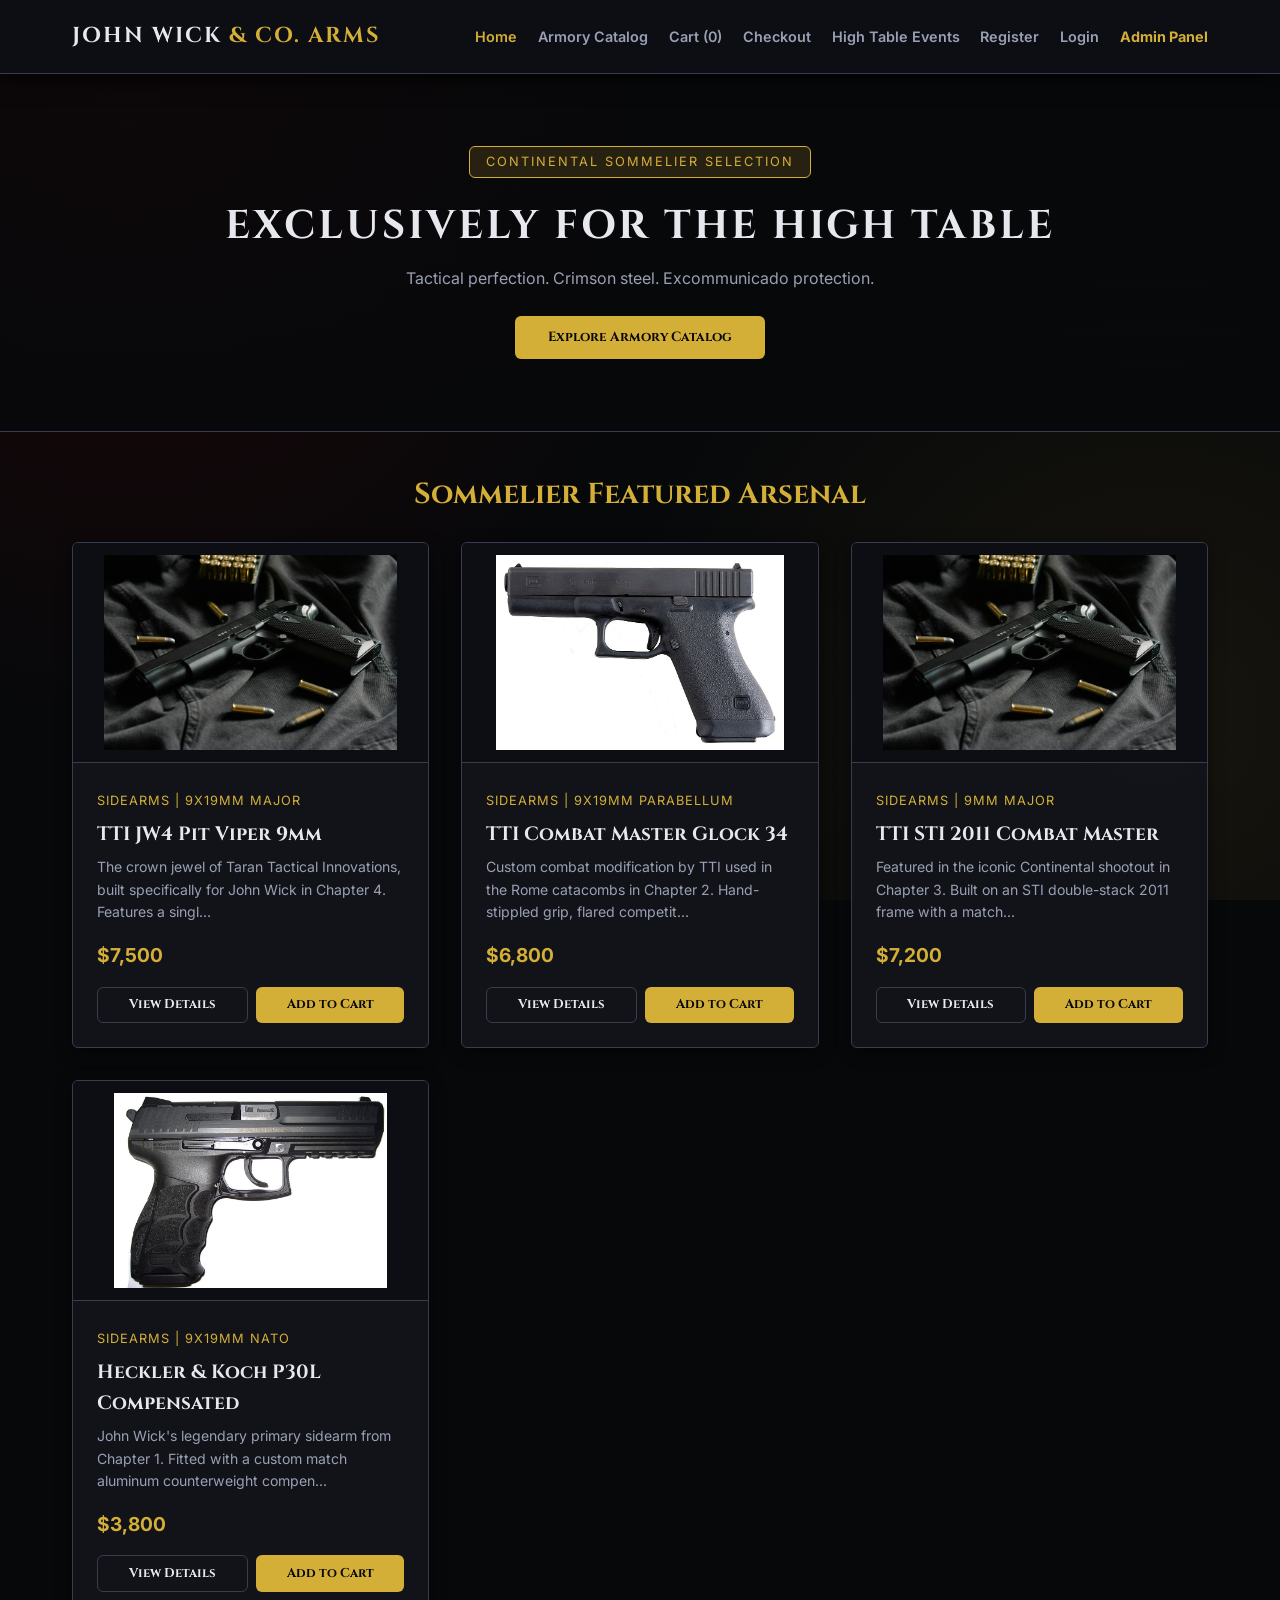
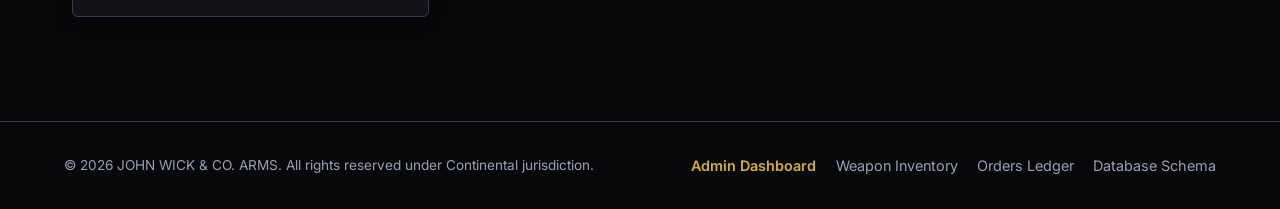
==== commit 1a550eba: "feat: real firearm images, automated screenshots, and finalized assignment docx" ====
--- a/index.html
+++ b/index.html
@@ -22,11 +22,13 @@
       <nav class="nav-links">
         <a class="nav-item active" data-page="home" onclick="navigateTo('home')">Home</a>
         <a class="nav-item" data-page="catalog" onclick="navigateTo('catalog')">Armory Catalog</a>
+        <a class="nav-item" data-page="cart" onclick="navigateTo('cart')">Cart (<span id="cart-count">0</span>)</a>
+        <a class="nav-item" data-page="payment" onclick="navigateTo('payment')">Checkout</a>
         <a class="nav-item" data-page="events" onclick="navigateTo('events')">High Table Events</a>
         <a class="nav-item" data-page="register" id="nav-register" onclick="navigateTo('register')">Register</a>
         <a class="nav-item" data-page="login" id="nav-login" onclick="navigateTo('login')">Login</a>
-        <a class="nav-item" data-page="profile" id="nav-profile" onclick="navigateTo('profile')" style="display:none;">Profile</a>
-        <a class="nav-item" data-page="payment" onclick="navigateTo('payment')">Requisition Cart (<span id="cart-count">0</span>)</a>
+        <a class="nav-item" data-page="profile" id="nav-profile" onclick="navigateTo('profile')" style="display:none;">Profile &amp; Orders</a>
+        <a class="nav-item" href="admin_preview/dashboard.html" style="color:var(--accent-gold); font-weight:700;">Admin Panel</a>
       </nav>
     </div>
   </header>
@@ -323,15 +325,15 @@
           </div>
           <div class="profile-row">
             <span class="profile-label">Operative Name:</span>
-            <span class="profile-val" id="profile-display-name">--</span>
+            <span class="profile-val" id="profile-display-name">John Wick</span>
           </div>
           <div class="profile-row">
             <span class="profile-label">Email Address:</span>
-            <span class="profile-val" id="profile-display-email">--</span>
+            <span class="profile-val" id="profile-display-email">wick@continental.nyc</span>
           </div>
           <div class="profile-row">
             <span class="profile-label">Clearance Tier:</span>
-            <span class="profile-val" id="profile-display-tier">Tier 2 &mdash; Sovereign Continental Diplomat</span>
+            <span class="profile-val" id="profile-display-tier">Level 5 &mdash; Baba Yaga Sovereign Diplomat</span>
           </div>
           <div class="profile-row">
             <span class="profile-label">Blood Oath Marker:</span>
@@ -339,7 +341,7 @@
           </div>
           <div class="profile-row">
             <span class="profile-label">Registered Events:</span>
-            <span class="profile-val" id="profile-display-events">None</span>
+            <span class="profile-val" id="profile-display-events">High Table Sovereign Summit &bull; Continental Sommelier Gala</span>
           </div>
           <div class="profile-row">
             <span class="profile-label">Ledger Balance:</span>
@@ -347,7 +349,76 @@
           </div>
         </div>
 
-        <button class="btn-secondary" onclick="handleLogout()">Logout Operative Session</button>
+        <!-- REQUISITIONS & ORDER HISTORY (my_orders.php model) -->
+        <div style="margin-top:2rem;">
+          <h3 style="color:var(--accent-gold); font-family:'Cinzel', serif; margin-bottom:0.8rem; font-size:1.2rem;">Armory Requisitions &amp; Dispatch History</h3>
+          <div style="background:var(--bg-dark); border:1px solid var(--gunmetal-border); border-radius:var(--radius); overflow:hidden;">
+            <table style="width:100%; border-collapse:collapse; font-size:0.88rem;">
+              <thead>
+                <tr style="background:rgba(212,175,55,0.08); border-bottom:1px solid var(--gunmetal-border); text-align:left;">
+                  <th style="padding:0.8rem; color:var(--accent-gold);">Requisition ID</th>
+                  <th style="padding:0.8rem; color:var(--accent-gold);">Weapon Hardware</th>
+                  <th style="padding:0.8rem; color:var(--accent-gold);">Valuation</th>
+                  <th style="padding:0.8rem; color:var(--accent-gold);">Logistics Status</th>
+                </tr>
+              </thead>
+              <tbody>
+                <tr style="border-bottom:1px solid var(--gunmetal-border);">
+                  <td style="padding:0.8rem;"><strong>#ORD-90812</strong><br><span style="color:var(--text-muted); font-size:0.75rem;">2026-10-21</span></td>
+                  <td style="padding:0.8rem;">1x TTI JW4 Pit Viper, 1x Benelli M4</td>
+                  <td style="padding:0.8rem; color:var(--accent-gold); font-weight:bold;">$12,700</td>
+                  <td style="padding:0.8rem;"><span style="background:rgba(39,174,96,0.2); color:#27ae60; padding:0.2rem 0.6rem; border-radius:3px; font-size:0.75rem; font-weight:700;">APPROVED &bull; DISPATCHED</span></td>
+                </tr>
+                <tr style="border-bottom:1px solid var(--gunmetal-border);">
+                  <td style="padding:0.8rem;"><strong>#ORD-90784</strong><br><span style="color:var(--text-muted); font-size:0.75rem;">2026-10-14</span></td>
+                  <td style="padding:0.8rem;">2x SIG Sauer MPX Copperhead</td>
+                  <td style="padding:0.8rem; color:var(--accent-gold); font-weight:bold;">$8,800</td>
+                  <td style="padding:0.8rem;"><span style="background:rgba(52,152,219,0.2); color:#3498db; padding:0.2rem 0.6rem; border-radius:3px; font-size:0.75rem; font-weight:700;">DELIVERED TO SAFEHOUSE</span></td>
+                </tr>
+              </tbody>
+            </table>
+          </div>
+        </div>
+
+        <div style="margin-top:1.5rem; text-align:center;">
+          <button class="btn-secondary" onclick="handleLogout()">Logout Operative Session</button>
+        </div>
+      </div>
+    </section>
+
+    <!-- 7B. SHOPPING CART & REQUISITION LEDGER PAGE VIEW (cart.php model) -->
+    <section id="page-cart" class="page-section">
+      <div class="hero-banner payment-hero">
+        <span class="badge">Tactical Requisition Ledger</span>
+        <h1 class="hero-title">SHOPPING CART &amp; ALLOCATIONS</h1>
+        <p class="hero-sub">Review armory inventory allocations before authorizing High Table settlement</p>
+      </div>
+
+      <div class="catalog-container" style="max-width:980px; margin:2rem auto;">
+        <div style="background:var(--bg-card); border:1px solid var(--gunmetal-border); border-radius:var(--radius); padding:2rem;">
+          <div style="display:flex; justify-content:space-between; align-items:center; margin-bottom:1.5rem; border-bottom:1px solid var(--gunmetal-border); padding-bottom:1rem; flex-wrap:wrap; gap:1rem;">
+            <div>
+              <h2 class="section-title" style="text-align:left; margin-bottom:0.2rem;">Armory Requisition Ledger</h2>
+              <p style="color:var(--text-muted); font-size:0.88rem;">Continental Safehouse Dispatch Staging</p>
+            </div>
+            <button class="btn-secondary" style="width:auto; padding:0.5rem 1.2rem; font-size:0.85rem;" onclick="navigateTo('catalog')">+ Browse More Weapons</button>
+          </div>
+
+          <div id="dedicated-cart-items-list" class="cart-items-list">
+            <!-- Populated dynamically via JS -->
+          </div>
+
+          <div style="margin-top:2rem; padding-top:1.5rem; border-top:1px solid var(--gunmetal-border); display:flex; justify-content:space-between; align-items:center; flex-wrap:wrap; gap:1.5rem;">
+            <div>
+              <div style="color:var(--text-muted); font-size:0.85rem; text-transform:uppercase; letter-spacing:1px;">Ledger Valuation:</div>
+              <div id="dedicated-cart-total-price" style="color:var(--accent-gold); font-size:2rem; font-weight:700; font-family:'Cinzel', serif;">$0</div>
+            </div>
+            <div style="display:flex; gap:1rem; flex-wrap:wrap;">
+              <button class="btn-secondary" style="width:auto; padding:0.8rem 1.8rem;" onclick="clearCart()">Empty Cart</button>
+              <button class="btn-primary" style="width:auto; padding:0.8rem 2.2rem;" onclick="navigateTo('payment')">Proceed to Tactical Checkout &raquo;</button>
+            </div>
+          </div>
+        </div>
       </div>
     </section>
 
@@ -537,7 +608,15 @@
   </main>
 
   <footer class="footer">
-    <p>&copy; 2026 JOHN WICK &amp; CO. ARMS. All rights reserved under Continental jurisdiction.</p>
+    <div style="max-width:1200px; margin:0 auto; display:flex; justify-content:space-between; align-items:center; flex-wrap:wrap; gap:1rem; padding:0 1.5rem;">
+      <p>&copy; 2026 JOHN WICK &amp; CO. ARMS. All rights reserved under Continental jurisdiction.</p>
+      <div style="display:flex; gap:1.2rem; font-size:0.9rem;">
+        <a href="admin_preview/dashboard.html" style="color:var(--accent-gold); text-decoration:none; font-weight:600;">Admin Dashboard</a>
+        <a href="admin_preview/weapons.html" style="color:var(--text-muted); text-decoration:none;">Weapon Inventory</a>
+        <a href="admin_preview/orders.html" style="color:var(--text-muted); text-decoration:none;">Orders Ledger</a>
+        <a href="admin_preview/db_schema.html" style="color:var(--text-muted); text-decoration:none;">Database Schema</a>
+      </div>
+    </div>
   </footer>
 
   <!-- Scripts -->
--- a/css/styles.css
+++ b/css/styles.css
@@ -223,8 +223,10 @@
 .product-img {
   width: 100%;
   height: 220px;
-  object-fit: cover;
+  object-fit: contain;
+  background: #0d0e14;
   border-bottom: 1px solid var(--gunmetal-border);
+  padding: 0.75rem;
 }
 
 .product-info { 
